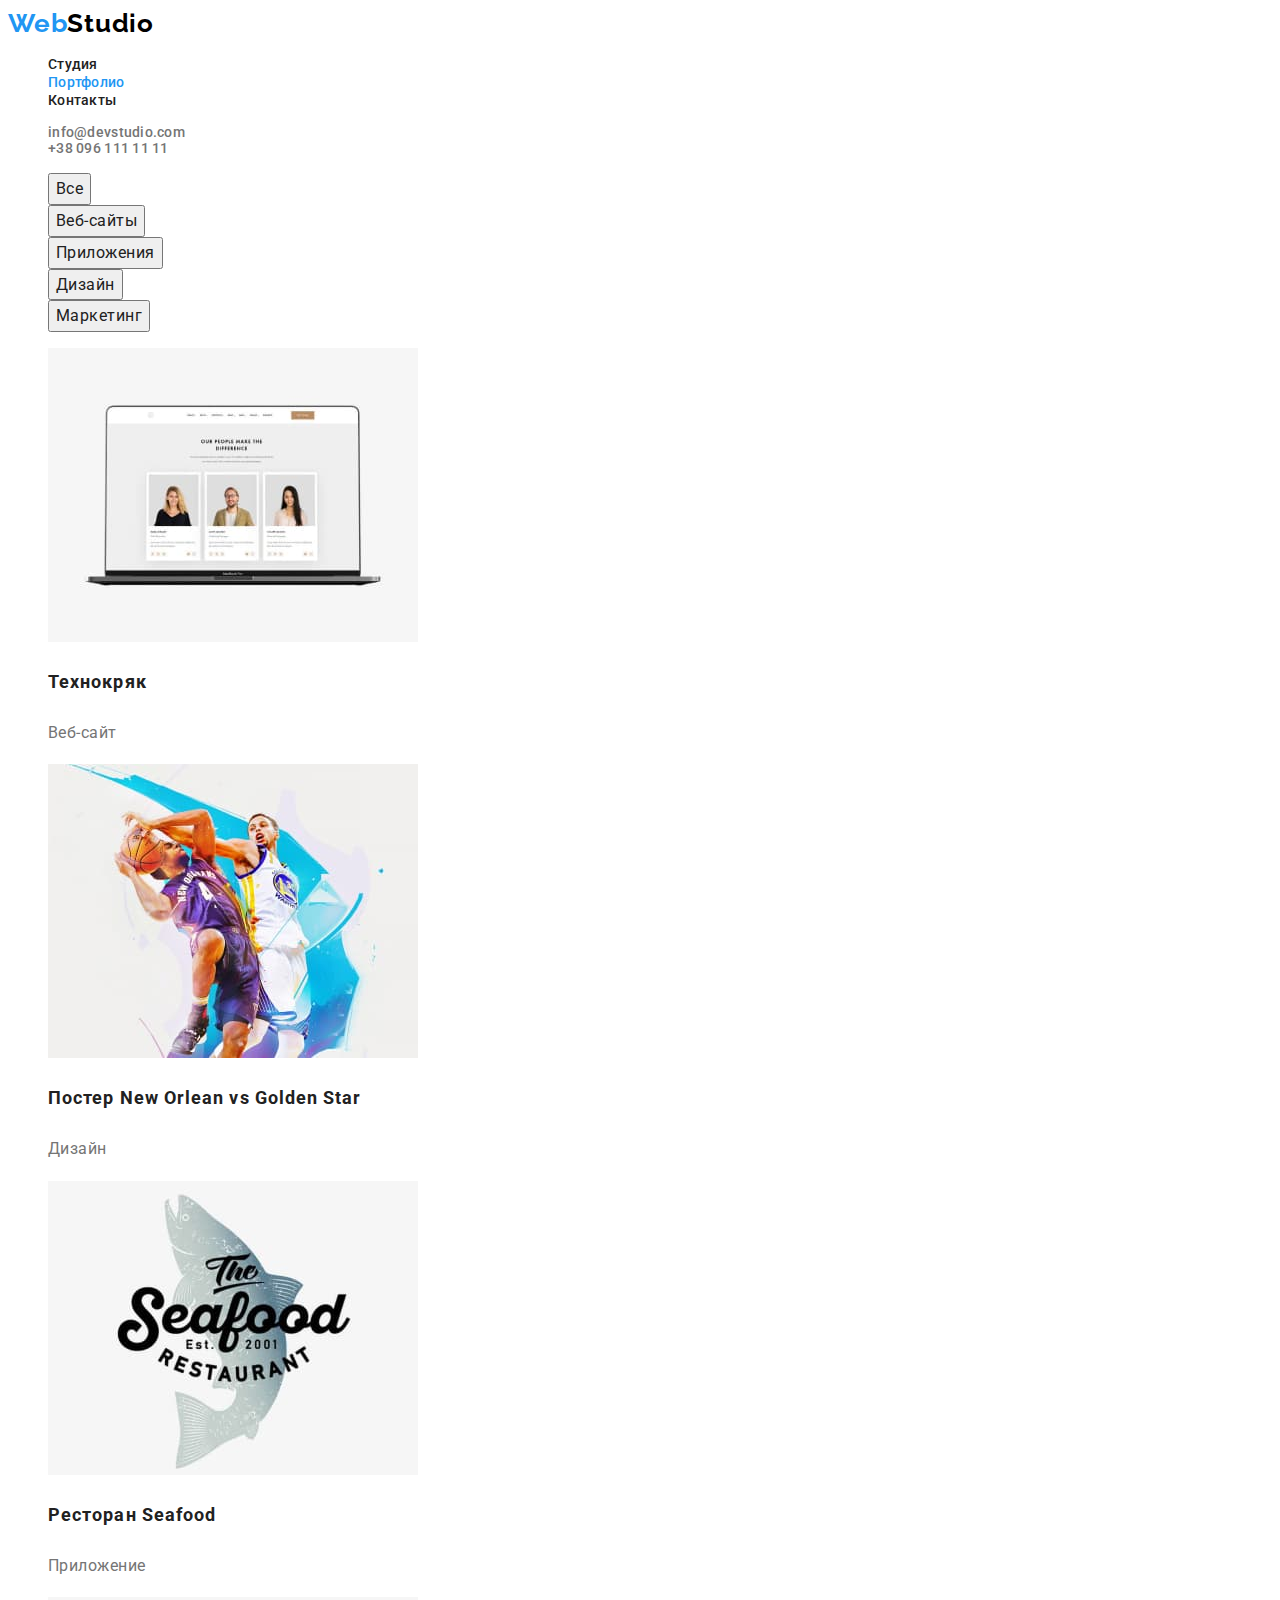
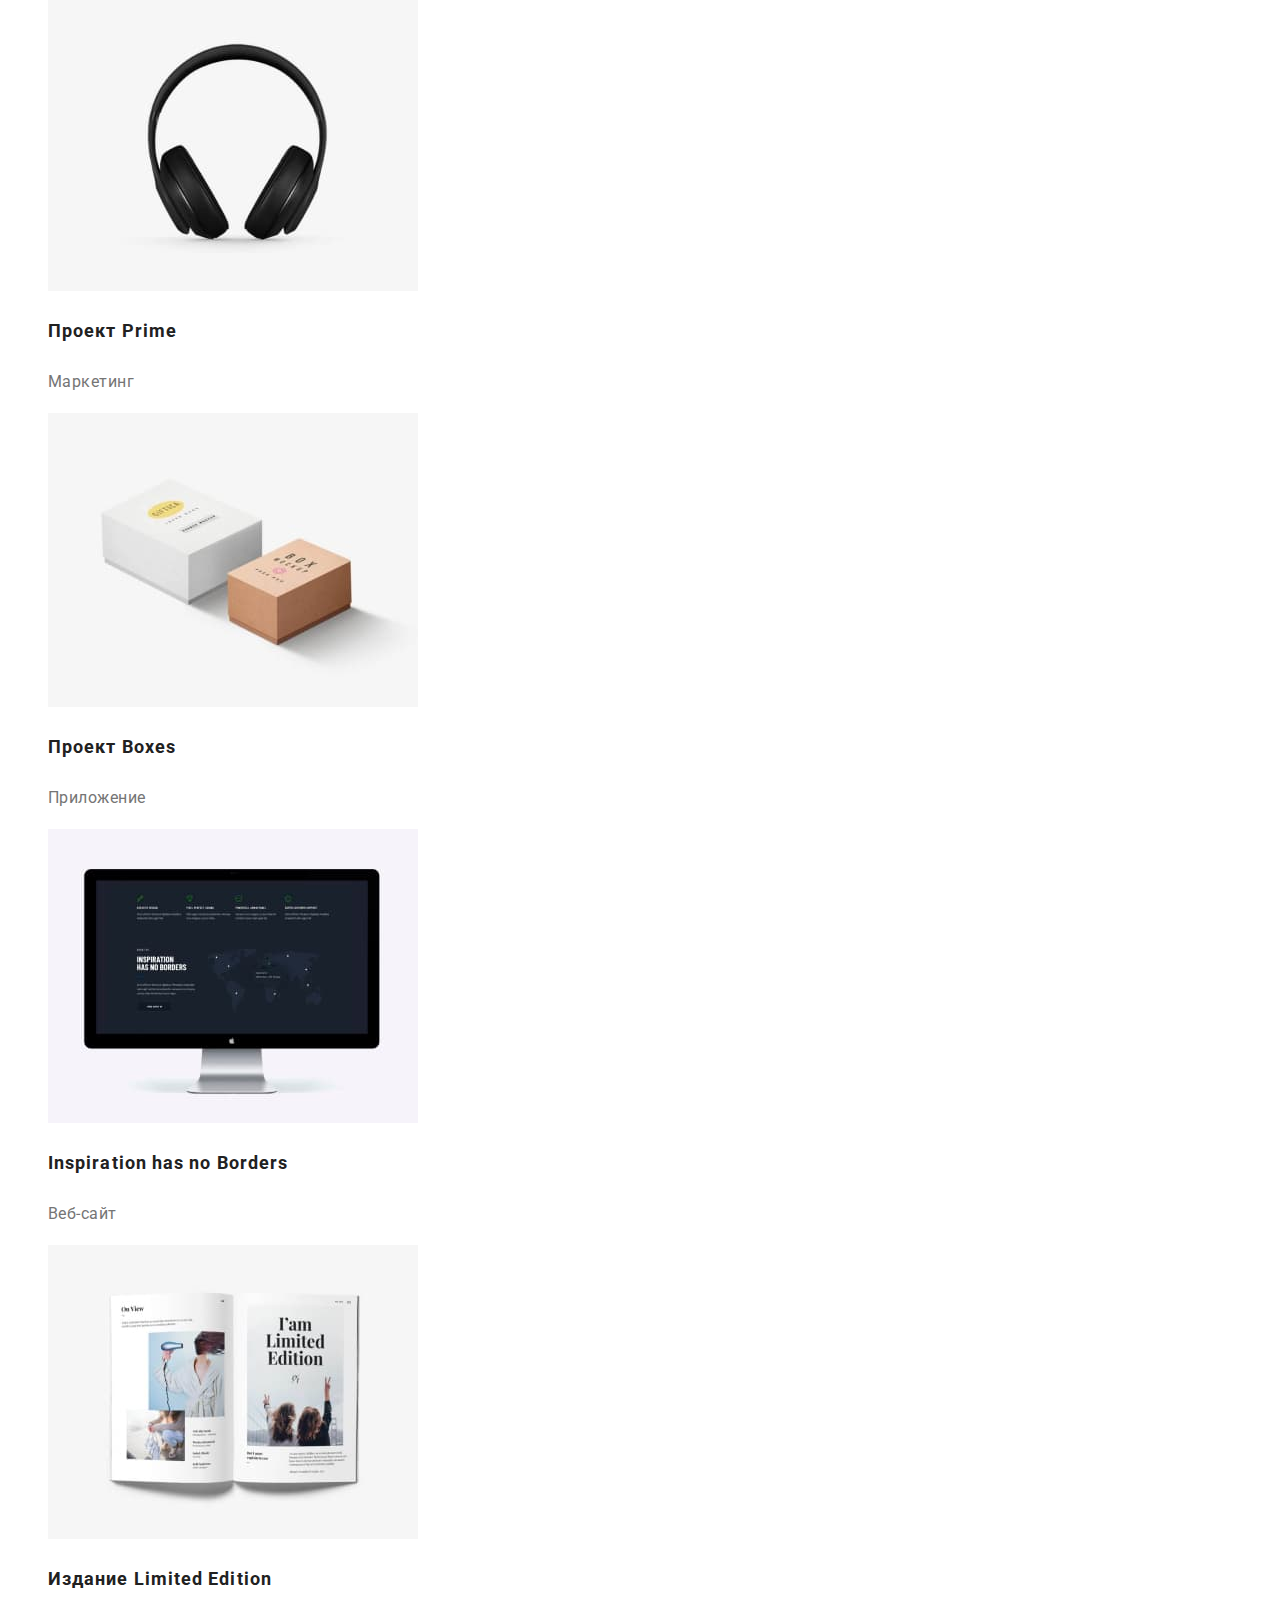
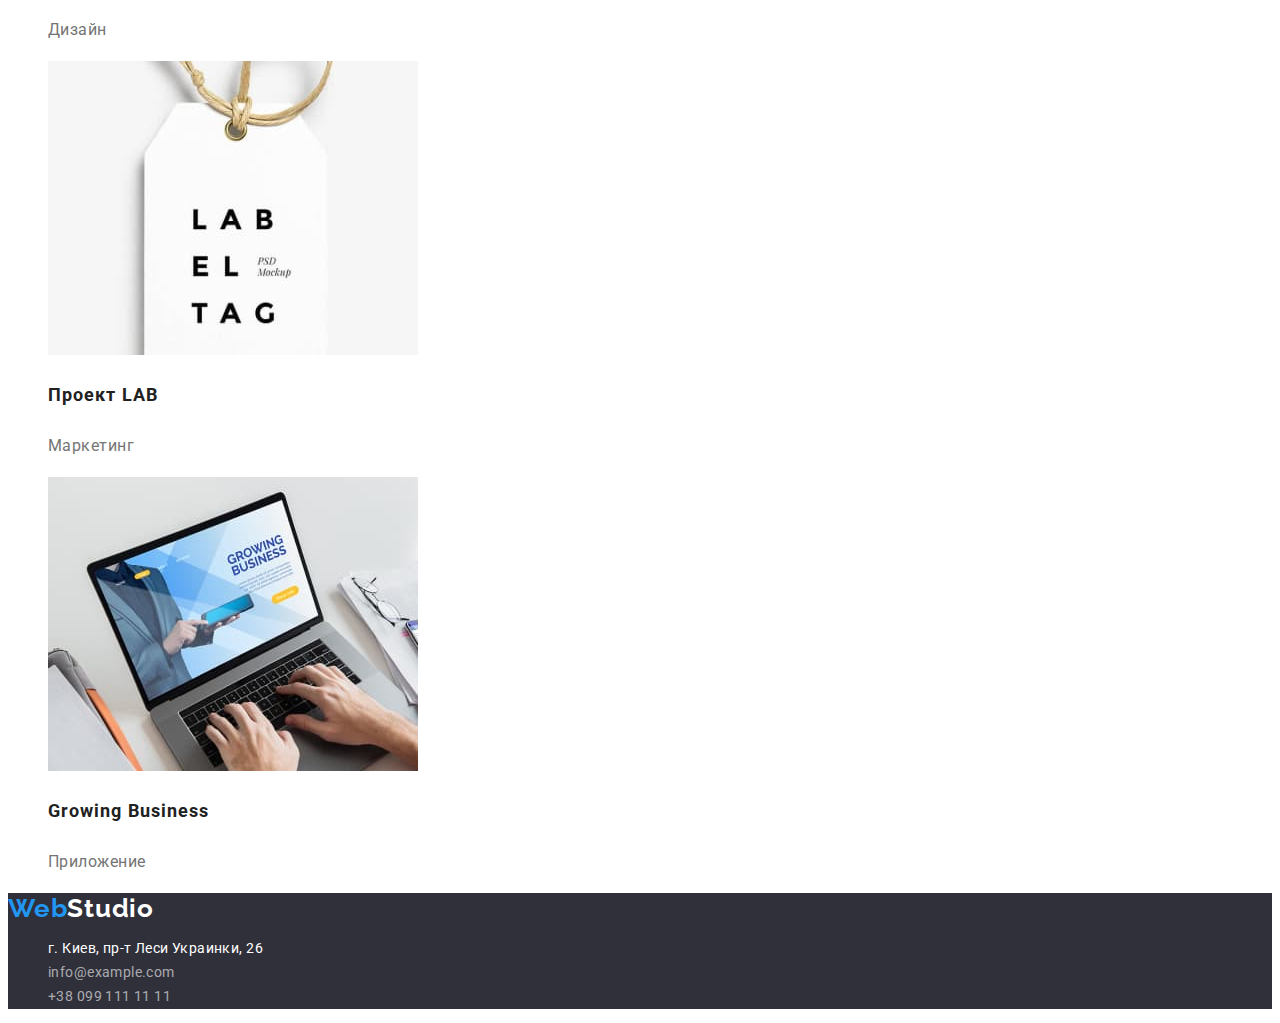
==== portfolio.html @ cf181e3a "hw-2 finish" ====
<!DOCTYPE html>
<html lang="ru">

<head>
    <meta charset="UTF-8">
    <meta http-equiv="X-UA-Compatible" content="IE=edge">
    <meta name="viewport" content="width=device-width, initial-scale=1.0">
    <title>Document</title>
    <link rel="preconnect" href="https://fonts.googleapis.com">
    <link rel="preconnect" href="https://fonts.gstatic.com" crossorigin>
    <link
        href="https://fonts.googleapis.com/css2?family=Raleway:wght@700&family=Roboto:wght@400;500;700;900&display=swap"
        rel="stylesheet">
    <link rel="stylesheet" href="css/styles.css">

</head>

<body>
    <!--HEADER-->
    <header class="page-header">
        <nav>
            <a class="logo link" href=""><span class="web">Web</span>Studio</a>
            <ul class="nav list">
                <li><a class="nav-list link" href="index.html">Студия</a></li>
                <li><a class="nav-list current link" href="">Портфолио</a></li>
                <li><a class="nav-list link" href="">Контакты</a></li>
            </ul>
        </nav>
        <ul class="contact-us list">
            <li><a class="contact-us link" href="mailauth-navto:info@devstudio.com"
                   class="auth-nav-link">info@devstudio.com</a>
            </li>
            <li><a class="contact-us link" href="tel:+380961111111">+38 096 111 11 11</a></li>
        </ul>
    </header>
    <!--PORTFOLIO-->
    <main>
        <section>
            <h2 hidden>Услуги</h2>
            <ul class="list">
                <li><button class="filter-button" type="button">Все</button></li>
                <li><button class="filter-button" type="button">Веб-сайты</button></li>
                <li><button class="filter-button" type="button">Приложения</button></li>
                <li><button class="filter-button" type="button">Дизайн</button></li>
                <li><button class="filter-button" type="button">Маркетинг</button></li>
            </ul>

            <ul class="list">
                <li>
                    <img src="./img/img-1.jpg" alt="ноутбук" width="370" height="294">
                    <h3 class="filter-subtitle" >Технокряк</h3>
                    <p class="filter-descript" >Веб-сайт</p>
                </li>
                <li>
                    <img src="./img/img-2.jpg" alt="играют в баскетболл" width="370" height="294">
                    <h3 class="filter-subtitle">Постер New Orlean vs Golden Star</h3>
                    <p class="filter-descript">Дизайн</p>
                </li>
                <li>
                    <img src="./img/img-3.jpg" alt="логотип рыба" width="370" height="294">
                    <h3 class="filter-subtitle">Ресторан Seafood</h3>
                    <p class="filter-descript">Приложение</p>
                </li>
                <li>
                    <img src="./img/img-4.jpg" alt="черные наушники" width="370" height="294">
                    <h3 class="filter-subtitle">Проект Prime</h3>
                    <p class="filter-descript">Маркетинг</p>
                </li>
                <li>
                    <img src="./img/img-5.jpg" alt="две коробки" width="370" height="294">
                    <h3 class="filter-subtitle">Проект Boxes</h3>
                    <p class="filter-descript">Приложение</p>
                </li>
                <li>
                    <img src="./img/img-6.jpg" alt="монитор" width="370" height="294">
                    <h3 class="filter-subtitle">Inspiration has no Borders</h3>
                    <p class="filter-descript">Веб-сайт</p>
                </li>
                <li>
                    <img src="./img/img-7.jpg" alt="открытая книга" width="370" height="294">
                    <h3 class="filter-subtitle">Издание Limited Edition</h3>
                    <p class="filter-descript">Дизайн</p>
                </li>
                <li>
                    <img src="./img/img-8.jpg" alt="бирка с логотипом" width="370" height="294">
                    <h3 class="filter-subtitle">Проект LAB</h3>
                    <p class="filter-descript">Маркетинг</p>
                </li>
                <li>
                    <img src="./img/img-9.jpg" alt="руки на клавиатуре ноутбука" width="370" height="294">
                    <h3 class="filter-subtitle">Growing Business</h3>
                    <p class="filter-descript"> Приложение</p>
                </li>
            </ul>

        </section>

    </main>

<!--FOOTER-->
<footer class="adress">
    <a class="logo-footer link" href=""><span class="web">Web</span>Studio</a>
    <address>
        <ul class="adress-list list">
            <li><a class="adress-list-map link" href=https://goo.gl/maps/yRMNTz1SN8P2guTi6 target="_blank"
                    rel="noopener noreferrer">г. Киев, пр-т Леси Украинки, 26</a></li>
            <li><a class="adress-list-contact link" href=mailto:info@example.com>info@example.com</a></li>
            <li><a class="adress-list-contact link" href=tel:+380991111111>+38 099 111 11 11</a></li>
        </ul>
    </address>

</footer>

</body>

</html>
---- css/styles.css ----
:root {
  --primary-font-family: "Roboto";
  --secondary-font-family: "Raleway";
  --title-color: #212121;
  --text-color: #757575;
  --accent-color: #2196f3;
  --accent-font-color: #ffffff;
  --background-dark-theme: #2f303a;
  --background-light-theme: #f5f4fa;
  --modal-button-hover-color: #188ce8;
}

.list {
  list-style: none;
}
.link {
  text-decoration: none;
}

/*=====HEADER=====*/
.logo {
  font-family: var(--secondary-font-family);
  font-weight: 700;
  font-size: 26px;
  line-height: 1.19;
  letter-spacing: 0.03em;
  color: #000000;
}

.web {
  color: var(--accent-color);
}

.nav-list {
  font-family: var(--primary-font-family);
  font-weight: 500;
  font-size: 14px;
  line-height: 1.14;
  letter-spacing: 0.02em;
  color: var(--title-color);
}

.current {
  color: var(--accent-color);
}

.nav-list:hover,
.nav-list:focus {
  color: var(--accent-color);
}

.contact-us {
  font-family: var(--primary-font-family);
  font-weight: 500;
  font-size: 14px;
  line-height: 1.14;
  letter-spacing: 0.02em;
  color: var(--text-color);
}
.contact-us:hover,
.contact-us:focus {
  color: var(--accent-color);
}

/*=====HERO=====*/
.hero-title {
  font-family: var(--primary-font-family);
  font-weight: 900;
  font-size: 44px;
  line-height: 1.36;
  text-align: center;
  letter-spacing: 0.06em;
  text-transform: uppercase;
  color: var(--accent-font-color);
  background: var(--background-dark-theme);
}

.modal-button {
  font-family: var(--primary-font-family);
  font-weight: 700;
  font-size: 16px;
  line-height: 1.88;
  color: var(--accent-font-color);
  background: var(--accent-color);
  box-shadow: 0px 4px 4px rgba(0, 0, 0, 0.15);
  border-radius: 4px;
}
.modal-button:hover,
.modal-button:focus {
  background: var(--modal-button-hover-color);
}

/*=====ABOUT=====*/

.about-title {
  font-family: var(--primary-font-family);
  font-weight: 700;
  font-size: 14px;
  line-height: 1.14;
  letter-spacing: 0.03em;
  text-transform: uppercase;
  color: var(--title-color);
}

.about-text {
  font-family: var(--primary-font-family);
  font-weight: 400;
  font-size: 14px;
  line-height: 1.71;
  letter-spacing: 0.03em;
  color: var(--text-color);
}

.title {
  font-family: var(--primary-font-family);
  font-weight: 700;
  font-size: 36px;
  line-height: 1.17;
  text-align: center;
  letter-spacing: 0.03em;
  color: var(--title-color);
}

/*=====TEAM=====*/

.team {
  background-color: var(--background-light-theme);
}
.team-name {
  font-family: var(--primary-font-family);
  font-weight: 500;
  font-size: 16px;
  line-height: 19px;
  text-align: center;
  letter-spacing: 0.03em;
  color: var(--title-color);
}
.team-post {
  font-family: var(--primary-font-family);
  font-weight: 400;
  font-size: 16px;
  line-height: 1.19;
  text-align: center;
  letter-spacing: 0.03em;
  color: var(--text-color);
}

/*=====FOOTER=====*/
.logo-footer {
  font-family: var(--secondary-font-family);
  font-weight: 700;
  font-style: normal;
  font-size: 26px;
  line-height: 1.17;
  letter-spacing: 0.03em;
  color: var(--accent-font-color);
}
.adress {
  background-color: var(--background-dark-theme);
}
.adress-list {
  font-family: var(--primary-font-family);
  font-style: normal;
  font-size: 14px;
  line-height: 1.71;
  letter-spacing: 0.03em;
}
.adress-list-map {
  color: var(--accent-font-color);
}
.adress-list-contact {
  color: #ffffff99;
}

/*=====PORTFOLIO=====*/

.filter-button {
  font-family: var(--primary-font-family);
  font-style: 500;
  font-size: 16px;
  line-height: 1.62;
  letter-spacing: 0.03em;
  color: var(--title-color);
}
.filter-button:hover,
.filter-button:focus {
  color: var(--accent-font-color);
  background-color: var(--accent-color);
}
.filter-subtitle {
  font-family: var(--primary-font-family);
  font-style: 700;
  font-size: 18px;
  line-height: 2;
  vertical-align: top;
  letter-spacing: 0.06em;
  color: var(--title-color);
}
.filter-descript {
  font-family: var(--primary-font-family);
  font-style: 400;
  font-size: 16px;
  line-height: 1.88;
  vertical-align: top;
  letter-spacing: 0.03em;
  color: var(--text-color);
}
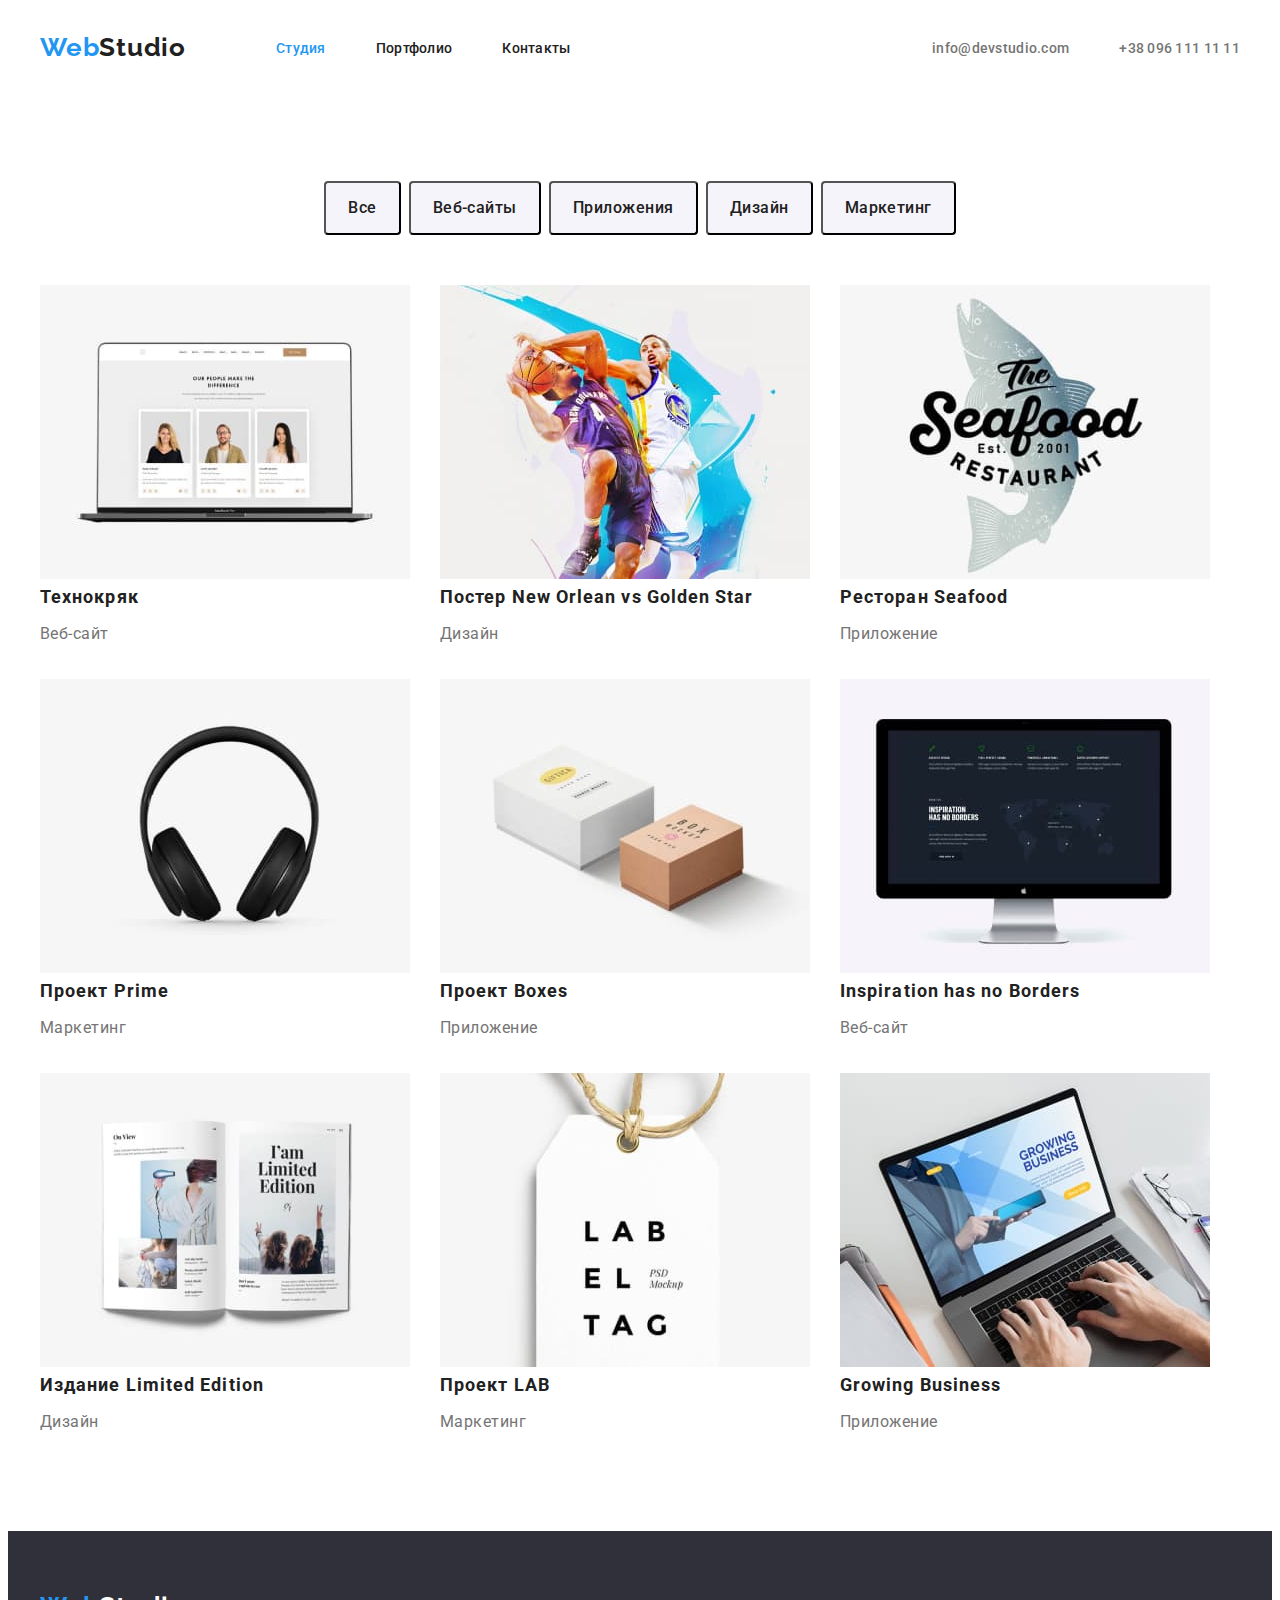
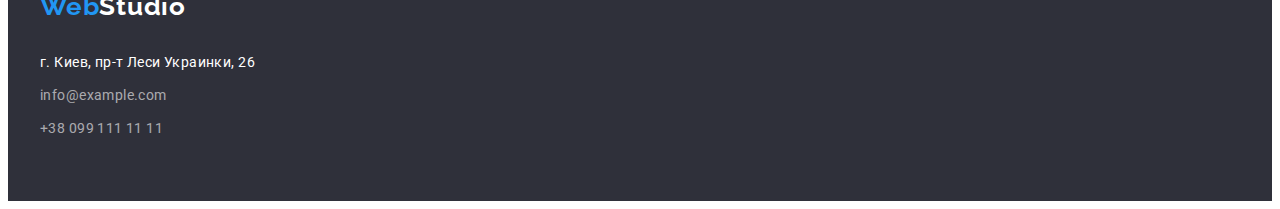
==== commit ee63d440: "HW-3" ====
--- a/portfolio.html
+++ b/portfolio.html
@@ -11,6 +11,9 @@
     <link
         href="https://fonts.googleapis.com/css2?family=Raleway:wght@700&family=Roboto:wght@400;500;700;900&display=swap"
         rel="stylesheet">
+    <link rel="stylesheet" href="https://cdnjs.cloudflare.com/ajax/libs/modern-normalize/1.1.0/modern-normalize.min.css"
+        integrity="sha512-wpPYUAdjBVSE4KJnH1VR1HeZfpl1ub8YT/NKx4PuQ5NmX2tKuGu6U/JRp5y+Y8XG2tV+wKQpNHVUX03MfMFn9Q=="
+        crossorigin="anonymous" referrerpolicy="no-referrer" />
     <link rel="stylesheet" href="css/styles.css">
 
 </head>
@@ -18,96 +21,109 @@
 <body>
     <!--HEADER-->
     <header class="page-header">
-        <nav>
-            <a class="logo link" href=""><span class="web">Web</span>Studio</a>
-            <ul class="nav list">
-                <li><a class="nav-list link" href="index.html">Студия</a></li>
-                <li><a class="nav-list current link" href="">Портфолио</a></li>
-                <li><a class="nav-list link" href="">Контакты</a></li>
+        <div class="container header-container">
+            <nav class="navigation">
+                <a class="logo link" href=""><span class="web">Web</span>Studio</a>
+                <ul class="nav list">
+                    <li class="nav-list-item"><a class="nav-list current link" href="./index.html">Студия</a></li>
+                    <li class="nav-list-item"><a class="nav-list link" href="">Портфолио</a></li>
+                    <li class="nav-list-item"><a class="nav-list link" href="">Контакты</a></li>
+                </ul>
+            </nav>
+    
+            <ul class="contact list">
+                <li class="contact-list"><a class="contact-list-link link"
+                        href="mailauth-navto:info@devstudio.com">info@devstudio.com</a>
+                </li>
+                <li class="contact-list"><a class="contact-list-link link" href="tel:+380961111111">+38 096 111 11 11</a></li>
             </ul>
-        </nav>
-        <ul class="contact-us list">
-            <li><a class="contact-us link" href="mailauth-navto:info@devstudio.com"
-                   class="auth-nav-link">info@devstudio.com</a>
-            </li>
-            <li><a class="contact-us link" href="tel:+380961111111">+38 096 111 11 11</a></li>
-        </ul>
+        </div>
     </header>
+
     <!--PORTFOLIO-->
     <main>
-        <section>
+        <section class="portfolio">
+            <div class="port-div container">
             <h2 hidden>Услуги</h2>
-            <ul class="list">
-                <li><button class="filter-button" type="button">Все</button></li>
-                <li><button class="filter-button" type="button">Веб-сайты</button></li>
-                <li><button class="filter-button" type="button">Приложения</button></li>
-                <li><button class="filter-button" type="button">Дизайн</button></li>
-                <li><button class="filter-button" type="button">Маркетинг</button></li>
+            <ul class="btn-port list">
+                <li class="btn-li"><button class="filter-button" type="button">Все</button></li>
+                <li class="btn-li"><button class="filter-button" type="button">Веб-сайты</button></li>
+                <li class="btn-li"><button class="filter-button" type="button">Приложения</button></li>
+                <li class="btn-li"><button class="filter-button" type="button">Дизайн</button></li>
+                <li class="btn-li"><button class="filter-button" type="button">Маркетинг</button></li>
             </ul>
+            
 
-            <ul class="list">
-                <li>
-                    <img src="./img/img-1.jpg" alt="ноутбук" width="370" height="294">
+            
+            <ul class="filter list">
+                <li class="filter-list">
+                    <img class="filter-img" src="./img/img-1.jpg" alt="ноутбук" width="370" height="294">
                     <h3 class="filter-subtitle" >Технокряк</h3>
                     <p class="filter-descript" >Веб-сайт</p>
                 </li>
-                <li>
-                    <img src="./img/img-2.jpg" alt="играют в баскетболл" width="370" height="294">
+                <li class="filter-list">
+                    <img class="filter-img" src="./img/img-2.jpg" alt="играют в баскетболл" width="370" height="294">
                     <h3 class="filter-subtitle">Постер New Orlean vs Golden Star</h3>
                     <p class="filter-descript">Дизайн</p>
                 </li>
-                <li>
-                    <img src="./img/img-3.jpg" alt="логотип рыба" width="370" height="294">
+                <li class="filter-list">
+                    <img class="filter-img" src="./img/img-3.jpg" alt="логотип рыба" width="370" height="294">
                     <h3 class="filter-subtitle">Ресторан Seafood</h3>
                     <p class="filter-descript">Приложение</p>
                 </li>
-                <li>
-                    <img src="./img/img-4.jpg" alt="черные наушники" width="370" height="294">
+                <li class="filter-list">
+                    <img class="filter-img" src="./img/img-4.jpg" alt="черные наушники" width="370" height="294">
                     <h3 class="filter-subtitle">Проект Prime</h3>
                     <p class="filter-descript">Маркетинг</p>
                 </li>
-                <li>
-                    <img src="./img/img-5.jpg" alt="две коробки" width="370" height="294">
+                <li class="filter-list">
+                    <img class="filter-img" src="./img/img-5.jpg" alt="две коробки" width="370" height="294">
                     <h3 class="filter-subtitle">Проект Boxes</h3>
                     <p class="filter-descript">Приложение</p>
                 </li>
-                <li>
-                    <img src="./img/img-6.jpg" alt="монитор" width="370" height="294">
+                <li class="filter-list">
+                    <img class="filter-img" src="./img/img-6.jpg" alt="монитор" width="370" height="294">
                     <h3 class="filter-subtitle">Inspiration has no Borders</h3>
                     <p class="filter-descript">Веб-сайт</p>
                 </li>
-                <li>
-                    <img src="./img/img-7.jpg" alt="открытая книга" width="370" height="294">
+                <li class="filter-list">
+                    <img class="filter-img" src="./img/img-7.jpg" alt="открытая книга" width="370" height="294">
                     <h3 class="filter-subtitle">Издание Limited Edition</h3>
                     <p class="filter-descript">Дизайн</p>
                 </li>
-                <li>
-                    <img src="./img/img-8.jpg" alt="бирка с логотипом" width="370" height="294">
+                <li class="filter-list">
+                    <img class="filter-img" src="./img/img-8.jpg" alt="бирка с логотипом" width="370" height="294">
                     <h3 class="filter-subtitle">Проект LAB</h3>
                     <p class="filter-descript">Маркетинг</p>
                 </li>
-                <li>
-                    <img src="./img/img-9.jpg" alt="руки на клавиатуре ноутбука" width="370" height="294">
+                <li class="filter-list">
+                    <img class="filter-img" src="./img/img-9.jpg" alt="руки на клавиатуре ноутбука" width="370" height="294">
                     <h3 class="filter-subtitle">Growing Business</h3>
                     <p class="filter-descript"> Приложение</p>
                 </li>
             </ul>
+            </div>
 
         </section>
+     
 
     </main>
 
 <!--FOOTER-->
 <footer class="adress">
-    <a class="logo-footer link" href=""><span class="web">Web</span>Studio</a>
-    <address>
-        <ul class="adress-list list">
-            <li><a class="adress-list-map link" href=https://goo.gl/maps/yRMNTz1SN8P2guTi6 target="_blank"
-                    rel="noopener noreferrer">г. Киев, пр-т Леси Украинки, 26</a></li>
-            <li><a class="adress-list-contact link" href=mailto:info@example.com>info@example.com</a></li>
-            <li><a class="adress-list-contact link" href=tel:+380991111111>+38 099 111 11 11</a></li>
-        </ul>
-    </address>
+    <div class="footer-div container">
+        <a class="logo-footer link" href=""><span class="web">Web</span>Studio</a>
+        <address>
+            <ul class="adress-list list">
+                <li class="adress-li"><a class="adress-list-map link" href=https://goo.gl/maps/yRMNTz1SN8P2guTi6
+                        target="_blank" rel="noopener noreferrer">г. Киев, пр-т Леси Украинки, 26</a></li>
+                <li class="adress-li"><a class="adress-list-contact link"
+                        href=mailto:info@example.com>info@example.com</a></li>
+                <li class="adress-li"><a class="adress-list-contact link" href=tel:+380991111111>+38 099 111 11 11</a>
+                </li>
+            </ul>
+        </address>
+    </div>
 
 </footer>
 
--- a/css/styles.css
+++ b/css/styles.css
@@ -8,6 +8,28 @@
   --background-dark-theme: #2f303a;
   --background-light-theme: #f5f4fa;
   --modal-button-hover-color: #188ce8;
+  --adress-list-color: #ffffff99;
+}
+
+h1,
+h2,
+h3,
+h4,
+p {
+  margin-top: 0;
+  margin-bottom: 0;
+}
+
+ul {
+  margin-top: 0;
+  margin-bottom: 0;
+  padding-left: 0;
+}
+
+img {
+  display: block;
+  max-width: 100%;
+  height: auto;
 }
 
 .list {
@@ -17,22 +39,68 @@
   text-decoration: none;
 }
 
+body {
+  font-family: var(--primary-font-family);
+}
+
+.container {
+  width: 1200px;
+  margin-left: auto;
+  margin-right: auto;
+  padding-left: 15px;
+  padding-right: 15px;
+}
+
 /*=====HEADER=====*/
+header {
+  padding-top: 24px;
+  padding-bottom: 24px;
+}
+
+.header-container {
+  display: flex;
+  align-items: center;
+  justify-content: space-between;
+}
+.navigation {
+  display: flex;
+  align-items: center;
+  justify-content: flex-end;
+}
+.nav {
+  display: flex;
+  align-items: center;
+}
+.contact {
+  display: flex;
+}
+.contact-list {
+  justify-content: flex-end;
+}
+.contact-list:not(:last-child) {
+  margin-right: 50px;
+}
+
 .logo {
+  margin-right: 90px;
+
   font-family: var(--secondary-font-family);
   font-weight: 700;
   font-size: 26px;
   line-height: 1.19;
   letter-spacing: 0.03em;
-  color: #000000;
+  color: var(--title-color);
 }
 
 .web {
   color: var(--accent-color);
 }
 
+.nav-list-item:not(:last-child) {
+  margin-right: 50px;
+}
+
 .nav-list {
-  font-family: var(--primary-font-family);
   font-weight: 500;
   font-size: 14px;
   line-height: 1.14;
@@ -49,34 +117,42 @@
   color: var(--accent-color);
 }
 
-.contact-us {
-  font-family: var(--primary-font-family);
+.contact-list-link {
   font-weight: 500;
   font-size: 14px;
   line-height: 1.14;
   letter-spacing: 0.02em;
   color: var(--text-color);
 }
-.contact-us:hover,
-.contact-us:focus {
+.contact-list-link:hover,
+.contact-list-link:focus {
   color: var(--accent-color);
 }
+/*=====HEADER END=====*/
 
 /*=====HERO=====*/
+
+.hero {
+  padding-top: 200px;
+  padding-bottom: 200px;
+
+  text-align: center;
+  background-color: var(--background-dark-theme);
+}
+
 .hero-title {
-  font-family: var(--primary-font-family);
+  margin-bottom: 30px;
+
   font-weight: 900;
   font-size: 44px;
   line-height: 1.36;
-  text-align: center;
   letter-spacing: 0.06em;
   text-transform: uppercase;
   color: var(--accent-font-color);
-  background: var(--background-dark-theme);
 }
 
 .modal-button {
-  font-family: var(--primary-font-family);
+  font-family: inherit;
   font-weight: 700;
   font-size: 16px;
   line-height: 1.88;
@@ -89,11 +165,37 @@
 .modal-button:focus {
   background: var(--modal-button-hover-color);
 }
+/*=====HERO END=====*/
 
 /*=====ABOUT=====*/
+.about {
+  padding-top: 94px;
+  padding-bottom: 94px;
+}
+
+.about-list {
+  display: flex;
+  margin-bottom: 94px;
+  box-sizing: content-box;
+}
+
+.about-list-li:not(:last-child) {
+  margin-right: 30px;
+}
+
+.img-about {
+  padding: 24px 100px;
+  margin-bottom: 30px;
+  width: 270px;
+  height: 120px;
+
+  background: var(--background-light-theme);
+  border-radius: 4px;
+}
 
 .about-title {
-  font-family: var(--primary-font-family);
+  margin-bottom: 10px;
+
   font-weight: 700;
   font-size: 14px;
   line-height: 1.14;
@@ -103,16 +205,19 @@
 }
 
 .about-text {
-  font-family: var(--primary-font-family);
   font-weight: 400;
   font-size: 14px;
   line-height: 1.71;
   letter-spacing: 0.03em;
   color: var(--text-color);
+
+  width: 270px;
+  height: 75px;
 }
 
 .title {
-  font-family: var(--primary-font-family);
+  margin-bottom: 50px;
+
   font-weight: 700;
   font-size: 36px;
   line-height: 1.17;
@@ -121,13 +226,65 @@
   color: var(--title-color);
 }
 
+.about-us-list {
+  display: flex;
+  justify-content: space-between;
+  box-sizing: border-box;
+}
+/*=====ABOUT END=====*/
+
 /*=====TEAM=====*/
+
+.soc-team-list {
+  display: flex;
+  justify-content: center;
+
+  padding-bottom: 30px;
+}
+
+.soc-team-img {
+  padding: 12px;
+  background: rgba(255, 255, 255, 0.1);
+}
+.soc-team-img:hover,
+.soc-team-img:focus {
+  color: var(--accent-font-color);
+  background: var(--accent-color);
+}
+.soc-team:not(:last-child) {
+  margin-right: 10px;
+}
+.team {
+  padding-top: 94px;
+  padding-bottom: 94px;
+
+  background-color: var(--background-light-theme);
+}
+.team-list {
+  display: flex;
+}
+
+.team-li:not(:last-child) {
+  margin-right: 30px;
+}
+.team-li {
+  box-shadow: 0px 1px 3px rgba(0, 0, 0, 0.12), 0px 1px 1px rgba(0, 0, 0, 0.14),
+    0px 2px 1px rgba(0, 0, 0, 0.2);
+  border-radius: 0px 0px 4px 4px;
+
+  background-color: var(--accent-font-color);
+}
 
 .team {
   background-color: var(--background-light-theme);
 }
+.team-img {
+  margin-bottom: 30px;
+}
+
 .team-name {
-  font-family: var(--primary-font-family);
+  margin-bottom: 10px;
+
   font-weight: 500;
   font-size: 16px;
   line-height: 19px;
@@ -136,7 +293,8 @@
   color: var(--title-color);
 }
 .team-post {
-  font-family: var(--primary-font-family);
+  margin-bottom: 16px;
+
   font-weight: 400;
   font-size: 16px;
   line-height: 1.19;
@@ -145,8 +303,40 @@
   color: var(--text-color);
 }
 
+/*=====CUSTOMERS=====*/
+
+.customers-div {
+  padding-top: 94px;
+  padding-bottom: 94px;
+}
+
+.customers-list {
+  display: flex;
+}
+
+.customers-li {
+  padding: 16px 32px;
+
+  width: 170px;
+  height: 92px;
+  border: 1px solid #afb1b8;
+  box-sizing: border-box;
+  border-radius: 4px;
+}
+.customers-li:not(:last-child) {
+  margin-right: 30px;
+}
+
 /*=====FOOTER=====*/
+
+footer {
+  padding-top: 60px;
+  padding-bottom: 60px;
+  background-color: var(--background-dark-theme);
+}
 .logo-footer {
+  margin-bottom: 20px;
+
   font-family: var(--secondary-font-family);
   font-weight: 700;
   font-style: normal;
@@ -155,41 +345,90 @@
   letter-spacing: 0.03em;
   color: var(--accent-font-color);
 }
-.adress {
-  background-color: var(--background-dark-theme);
-}
+
 .adress-list {
-  font-family: var(--primary-font-family);
+  margin-top: 30px;
   font-style: normal;
   font-size: 14px;
   line-height: 1.71;
   letter-spacing: 0.03em;
 }
+
+.adress-li:not(:last-child) {
+  margin-bottom: 9px;
+}
 .adress-list-map {
   color: var(--accent-font-color);
 }
 .adress-list-contact {
-  color: #ffffff99;
+  color: var(--adress-list-color);
+}
+
+.soc-net-title {
+  margin-bottom: 20px;
+
+  font-size: 14px;
+  line-height: 16px;
+  letter-spacing: 0.03em;
+  text-transform: uppercase;
+
+  color: var(--accent-font-color);
 }
 
 /*=====PORTFOLIO=====*/
 
+.port-div {
+  padding-top: 94px;
+  padding-bottom: 94px;
+}
+
+.btn-port {
+  display: flex;
+  justify-content: center;
+  margin-bottom: 50px;
+}
+
+.filter {
+  display: flex;
+  flex-wrap: wrap;
+}
+
+.filter-list:not(:nth-child(3n + 3)) {
+  margin-right: 30px;
+}
+.filter-list:not(:nth-last-child(-n + 3)) {
+  margin-bottom: 30px;
+}
+
 .filter-button {
-  font-family: var(--primary-font-family);
-  font-style: 500;
+  padding: 12px 22px;
+  font-family: inherit;
+  font-weight: 500;
   font-size: 16px;
   line-height: 1.62;
   letter-spacing: 0.03em;
   color: var(--title-color);
-}
+
+  background: var(--background-light-theme);
+  border-radius: 4px;
+}
+.btn-li:not(:last-child) {
+  margin-right: 8px;
+}
+
 .filter-button:hover,
 .filter-button:focus {
   color: var(--accent-font-color);
   background-color: var(--accent-color);
 }
+
+.img-port-list {
+  margin-bottom: 20px;
+}
 .filter-subtitle {
-  font-family: var(--primary-font-family);
-  font-style: 700;
+  margin-bottom: 4px;
+
+  font-weight: 700;
   font-size: 18px;
   line-height: 2;
   vertical-align: top;
@@ -197,8 +436,7 @@
   color: var(--title-color);
 }
 .filter-descript {
-  font-family: var(--primary-font-family);
-  font-style: 400;
+  font-weight: 400;
   font-size: 16px;
   line-height: 1.88;
   vertical-align: top;
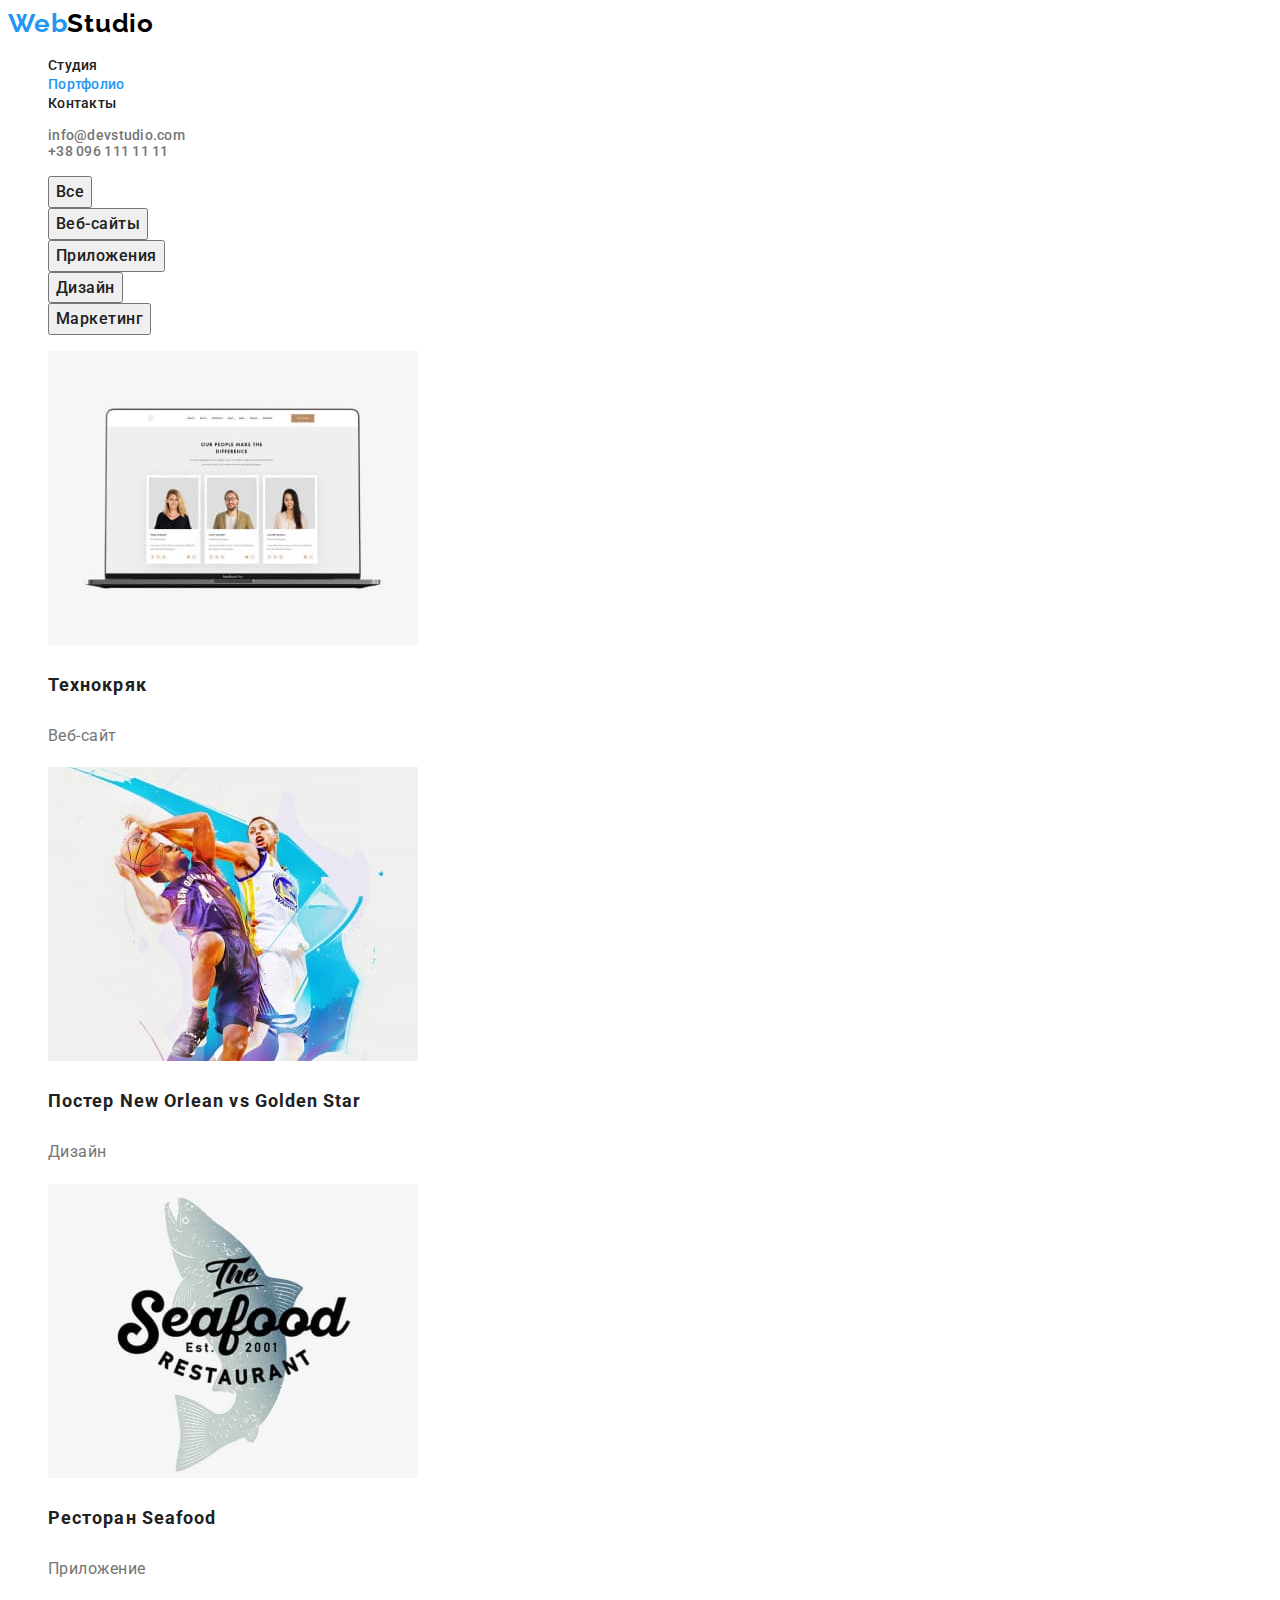
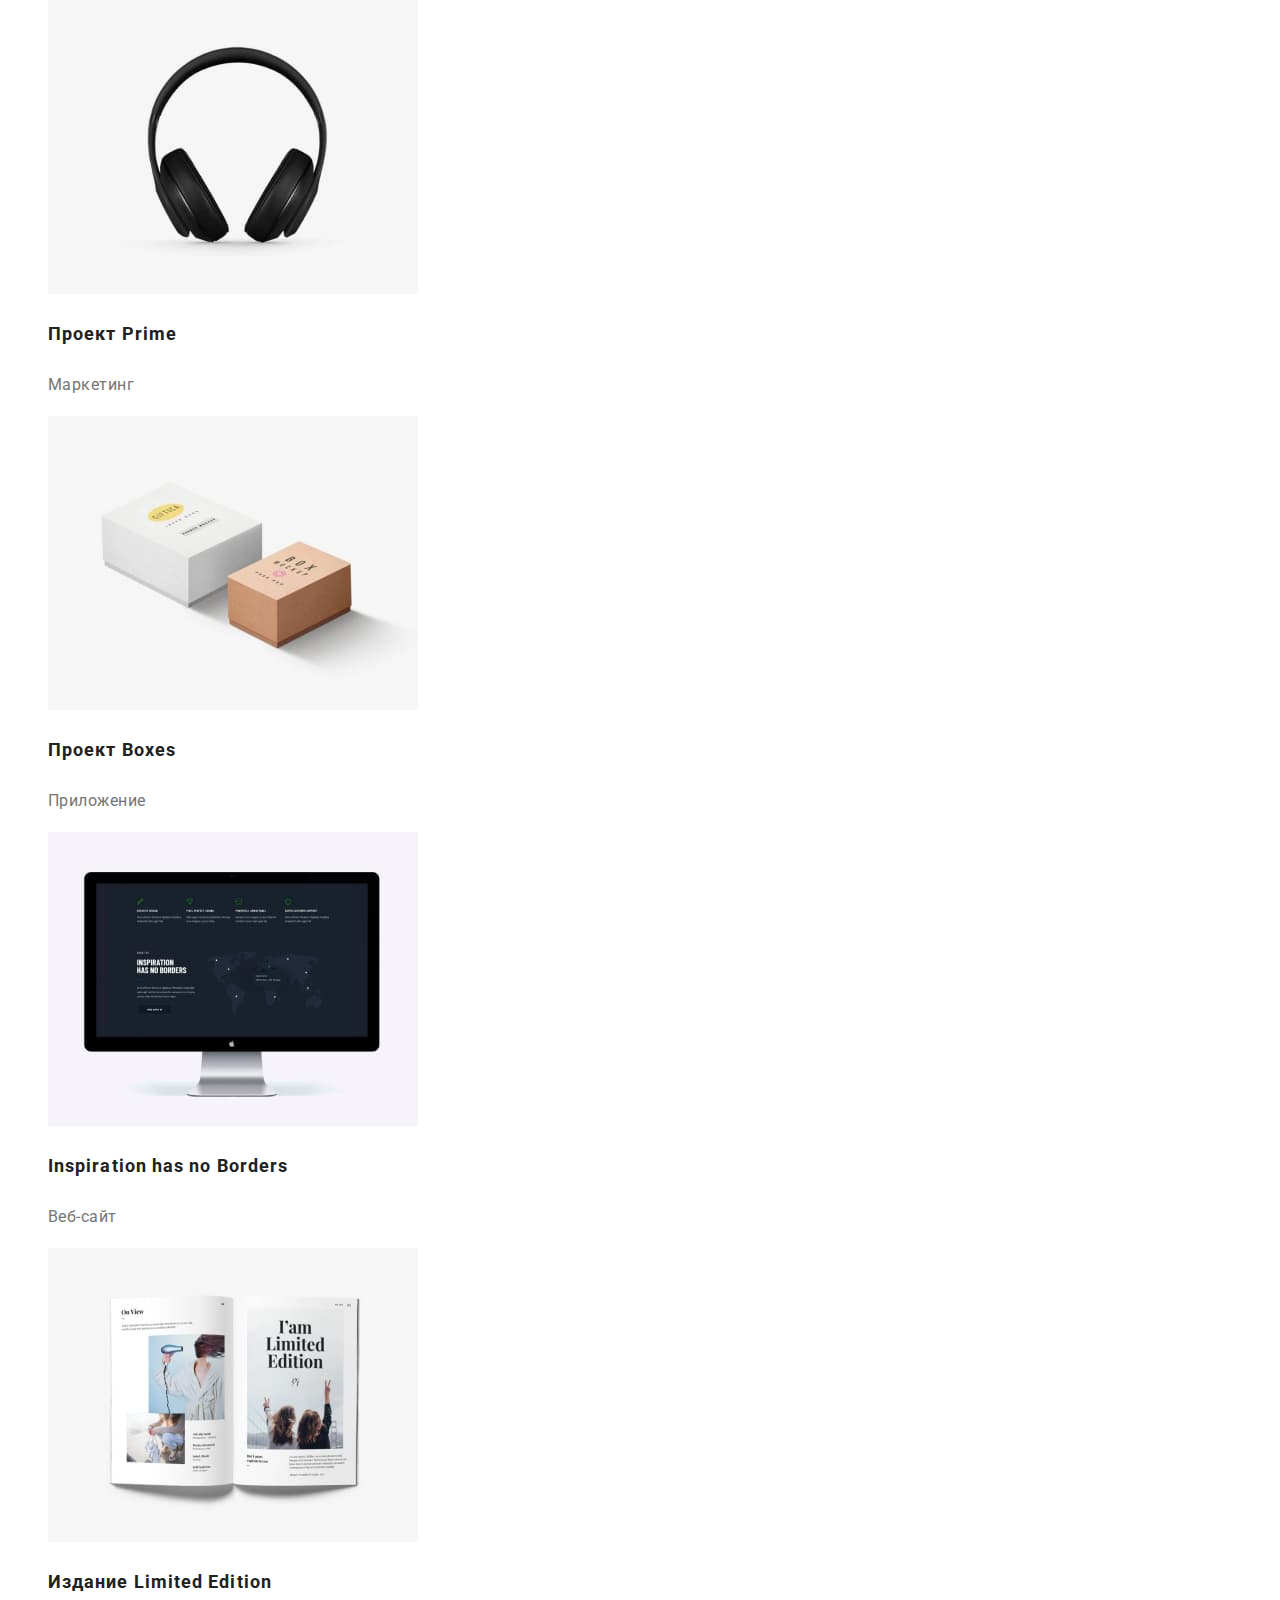
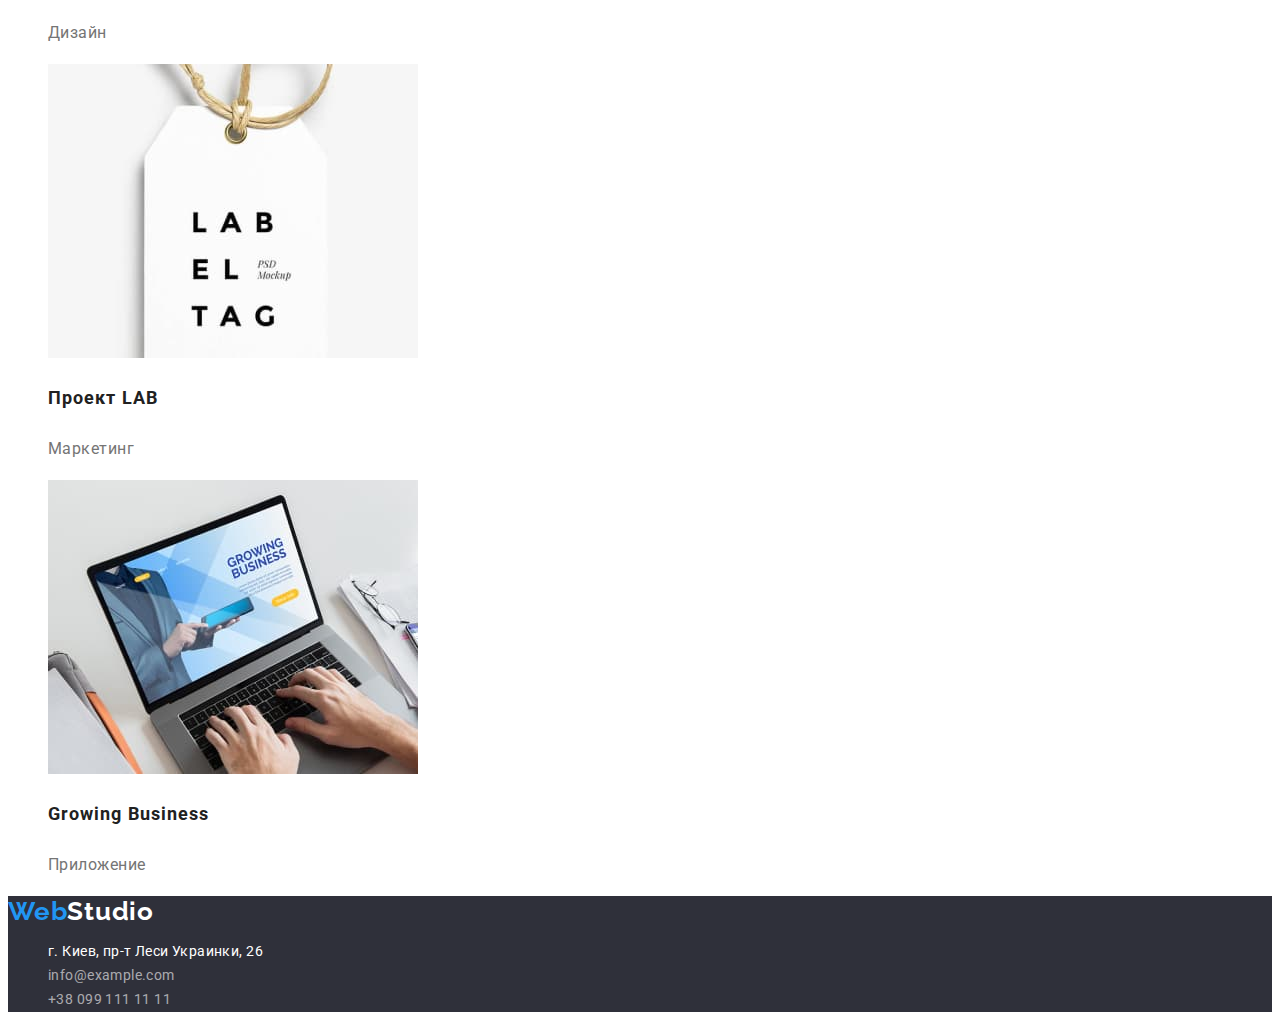
==== commit ba747a8b: "Revert "home-work3-flex"" ====
--- a/portfolio.html
+++ b/portfolio.html
@@ -11,9 +11,6 @@
     <link
         href="https://fonts.googleapis.com/css2?family=Raleway:wght@700&family=Roboto:wght@400;500;700;900&display=swap"
         rel="stylesheet">
-    <link rel="stylesheet" href="https://cdnjs.cloudflare.com/ajax/libs/modern-normalize/1.1.0/modern-normalize.min.css"
-        integrity="sha512-wpPYUAdjBVSE4KJnH1VR1HeZfpl1ub8YT/NKx4PuQ5NmX2tKuGu6U/JRp5y+Y8XG2tV+wKQpNHVUX03MfMFn9Q=="
-        crossorigin="anonymous" referrerpolicy="no-referrer" />
     <link rel="stylesheet" href="css/styles.css">
 
 </head>
@@ -21,109 +18,95 @@
 <body>
     <!--HEADER-->
     <header class="page-header">
-        <div class="container header-container">
-            <nav class="navigation">
-                <a class="logo link" href=""><span class="web">Web</span>Studio</a>
-                <ul class="nav list">
-                    <li class="nav-list-item"><a class="nav-list current link" href="./index.html">Студия</a></li>
-                    <li class="nav-list-item"><a class="nav-list link" href="">Портфолио</a></li>
-                    <li class="nav-list-item"><a class="nav-list link" href="">Контакты</a></li>
-                </ul>
-            </nav>
-    
-            <ul class="contact list">
-                <li class="contact-list"><a class="contact-list-link link"
-                        href="mailauth-navto:info@devstudio.com">info@devstudio.com</a>
-                </li>
-                <li class="contact-list"><a class="contact-list-link link" href="tel:+380961111111">+38 096 111 11 11</a></li>
+        <nav>
+            <a class="logo link" href=""><span class="web">Web</span>Studio</a>
+            <ul class="nav list">
+                <li><a class="nav-list link" href="index.html">Студия</a></li>
+                <li><a class="nav-list current link" href="">Портфолио</a></li>
+                <li><a class="nav-list link" href="">Контакты</a></li>
             </ul>
-        </div>
+        </nav>
+        <ul class="contact-us list">
+            <li><a class="contact-us link" href="mailauth-navto:info@devstudio.com">info@devstudio.com</a>
+            </li>
+            <li><a class="contact-us link" href="tel:+380961111111">+38 096 111 11 11</a></li>
+        </ul>
     </header>
-
     <!--PORTFOLIO-->
     <main>
-        <section class="portfolio">
-            <div class="port-div container">
+        <section>
             <h2 hidden>Услуги</h2>
-            <ul class="btn-port list">
-                <li class="btn-li"><button class="filter-button" type="button">Все</button></li>
-                <li class="btn-li"><button class="filter-button" type="button">Веб-сайты</button></li>
-                <li class="btn-li"><button class="filter-button" type="button">Приложения</button></li>
-                <li class="btn-li"><button class="filter-button" type="button">Дизайн</button></li>
-                <li class="btn-li"><button class="filter-button" type="button">Маркетинг</button></li>
+            <ul class="list">
+                <li><button class="filter-button" type="button">Все</button></li>
+                <li><button class="filter-button" type="button">Веб-сайты</button></li>
+                <li><button class="filter-button" type="button">Приложения</button></li>
+                <li><button class="filter-button" type="button">Дизайн</button></li>
+                <li><button class="filter-button" type="button">Маркетинг</button></li>
             </ul>
-            
 
-            
-            <ul class="filter list">
-                <li class="filter-list">
-                    <img class="filter-img" src="./img/img-1.jpg" alt="ноутбук" width="370" height="294">
+            <ul class="list">
+                <li>
+                    <img src="./img/img-1.jpg" alt="ноутбук" width="370" height="294">
                     <h3 class="filter-subtitle" >Технокряк</h3>
                     <p class="filter-descript" >Веб-сайт</p>
                 </li>
-                <li class="filter-list">
-                    <img class="filter-img" src="./img/img-2.jpg" alt="играют в баскетболл" width="370" height="294">
+                <li>
+                    <img src="./img/img-2.jpg" alt="играют в баскетболл" width="370" height="294">
                     <h3 class="filter-subtitle">Постер New Orlean vs Golden Star</h3>
                     <p class="filter-descript">Дизайн</p>
                 </li>
-                <li class="filter-list">
-                    <img class="filter-img" src="./img/img-3.jpg" alt="логотип рыба" width="370" height="294">
+                <li>
+                    <img src="./img/img-3.jpg" alt="логотип рыба" width="370" height="294">
                     <h3 class="filter-subtitle">Ресторан Seafood</h3>
                     <p class="filter-descript">Приложение</p>
                 </li>
-                <li class="filter-list">
-                    <img class="filter-img" src="./img/img-4.jpg" alt="черные наушники" width="370" height="294">
+                <li>
+                    <img src="./img/img-4.jpg" alt="черные наушники" width="370" height="294">
                     <h3 class="filter-subtitle">Проект Prime</h3>
                     <p class="filter-descript">Маркетинг</p>
                 </li>
-                <li class="filter-list">
-                    <img class="filter-img" src="./img/img-5.jpg" alt="две коробки" width="370" height="294">
+                <li>
+                    <img src="./img/img-5.jpg" alt="две коробки" width="370" height="294">
                     <h3 class="filter-subtitle">Проект Boxes</h3>
                     <p class="filter-descript">Приложение</p>
                 </li>
-                <li class="filter-list">
-                    <img class="filter-img" src="./img/img-6.jpg" alt="монитор" width="370" height="294">
+                <li>
+                    <img src="./img/img-6.jpg" alt="монитор" width="370" height="294">
                     <h3 class="filter-subtitle">Inspiration has no Borders</h3>
                     <p class="filter-descript">Веб-сайт</p>
                 </li>
-                <li class="filter-list">
-                    <img class="filter-img" src="./img/img-7.jpg" alt="открытая книга" width="370" height="294">
+                <li>
+                    <img src="./img/img-7.jpg" alt="открытая книга" width="370" height="294">
                     <h3 class="filter-subtitle">Издание Limited Edition</h3>
                     <p class="filter-descript">Дизайн</p>
                 </li>
-                <li class="filter-list">
-                    <img class="filter-img" src="./img/img-8.jpg" alt="бирка с логотипом" width="370" height="294">
+                <li>
+                    <img src="./img/img-8.jpg" alt="бирка с логотипом" width="370" height="294">
                     <h3 class="filter-subtitle">Проект LAB</h3>
                     <p class="filter-descript">Маркетинг</p>
                 </li>
-                <li class="filter-list">
-                    <img class="filter-img" src="./img/img-9.jpg" alt="руки на клавиатуре ноутбука" width="370" height="294">
+                <li>
+                    <img src="./img/img-9.jpg" alt="руки на клавиатуре ноутбука" width="370" height="294">
                     <h3 class="filter-subtitle">Growing Business</h3>
                     <p class="filter-descript"> Приложение</p>
                 </li>
             </ul>
-            </div>
 
         </section>
-     
 
     </main>
 
 <!--FOOTER-->
 <footer class="adress">
-    <div class="footer-div container">
-        <a class="logo-footer link" href=""><span class="web">Web</span>Studio</a>
-        <address>
-            <ul class="adress-list list">
-                <li class="adress-li"><a class="adress-list-map link" href=https://goo.gl/maps/yRMNTz1SN8P2guTi6
-                        target="_blank" rel="noopener noreferrer">г. Киев, пр-т Леси Украинки, 26</a></li>
-                <li class="adress-li"><a class="adress-list-contact link"
-                        href=mailto:info@example.com>info@example.com</a></li>
-                <li class="adress-li"><a class="adress-list-contact link" href=tel:+380991111111>+38 099 111 11 11</a>
-                </li>
-            </ul>
-        </address>
-    </div>
+    <a class="logo-footer link" href=""><span class="web">Web</span>Studio</a>
+    <address>
+        <ul class="adress-list list">
+            <li><a class="adress-list-map link" href=https://goo.gl/maps/yRMNTz1SN8P2guTi6 target="_blank"
+                    rel="noopener noreferrer">г. Киев, пр-т Леси Украинки, 26</a></li>
+            <li><a class="adress-list-contact link" href=mailto:info@example.com>info@example.com</a></li>
+            <li><a class="adress-list-contact link" href=tel:+380991111111>+38 099 111 11 11</a></li>
+        </ul>
+    </address>
 
 </footer>
 
--- a/css/styles.css
+++ b/css/styles.css
@@ -8,28 +8,6 @@
   --background-dark-theme: #2f303a;
   --background-light-theme: #f5f4fa;
   --modal-button-hover-color: #188ce8;
-  --adress-list-color: #ffffff99;
-}
-
-h1,
-h2,
-h3,
-h4,
-p {
-  margin-top: 0;
-  margin-bottom: 0;
-}
-
-ul {
-  margin-top: 0;
-  margin-bottom: 0;
-  padding-left: 0;
-}
-
-img {
-  display: block;
-  max-width: 100%;
-  height: auto;
 }
 
 .list {
@@ -43,61 +21,18 @@
   font-family: var(--primary-font-family);
 }
 
-.container {
-  width: 1200px;
-  margin-left: auto;
-  margin-right: auto;
-  padding-left: 15px;
-  padding-right: 15px;
-}
-
 /*=====HEADER=====*/
-header {
-  padding-top: 24px;
-  padding-bottom: 24px;
-}
-
-.header-container {
-  display: flex;
-  align-items: center;
-  justify-content: space-between;
-}
-.navigation {
-  display: flex;
-  align-items: center;
-  justify-content: flex-end;
-}
-.nav {
-  display: flex;
-  align-items: center;
-}
-.contact {
-  display: flex;
-}
-.contact-list {
-  justify-content: flex-end;
-}
-.contact-list:not(:last-child) {
-  margin-right: 50px;
-}
-
 .logo {
-  margin-right: 90px;
-
   font-family: var(--secondary-font-family);
   font-weight: 700;
   font-size: 26px;
   line-height: 1.19;
   letter-spacing: 0.03em;
-  color: var(--title-color);
+  color: #000000;
 }
 
 .web {
   color: var(--accent-color);
-}
-
-.nav-list-item:not(:last-child) {
-  margin-right: 50px;
 }
 
 .nav-list {
@@ -117,38 +52,28 @@
   color: var(--accent-color);
 }
 
-.contact-list-link {
+.contact-us {
   font-weight: 500;
   font-size: 14px;
   line-height: 1.14;
   letter-spacing: 0.02em;
   color: var(--text-color);
 }
-.contact-list-link:hover,
-.contact-list-link:focus {
-  color: var(--accent-color);
-}
-/*=====HEADER END=====*/
+.contact-us:hover,
+.contact-us:focus {
+  color: var(--accent-color);
+}
 
 /*=====HERO=====*/
-
-.hero {
-  padding-top: 200px;
-  padding-bottom: 200px;
-
-  text-align: center;
-  background-color: var(--background-dark-theme);
-}
-
 .hero-title {
-  margin-bottom: 30px;
-
   font-weight: 900;
   font-size: 44px;
   line-height: 1.36;
+  text-align: center;
   letter-spacing: 0.06em;
   text-transform: uppercase;
   color: var(--accent-font-color);
+  background: var(--background-dark-theme);
 }
 
 .modal-button {
@@ -165,37 +90,10 @@
 .modal-button:focus {
   background: var(--modal-button-hover-color);
 }
-/*=====HERO END=====*/
 
 /*=====ABOUT=====*/
-.about {
-  padding-top: 94px;
-  padding-bottom: 94px;
-}
-
-.about-list {
-  display: flex;
-  margin-bottom: 94px;
-  box-sizing: content-box;
-}
-
-.about-list-li:not(:last-child) {
-  margin-right: 30px;
-}
-
-.img-about {
-  padding: 24px 100px;
-  margin-bottom: 30px;
-  width: 270px;
-  height: 120px;
-
-  background: var(--background-light-theme);
-  border-radius: 4px;
-}
 
 .about-title {
-  margin-bottom: 10px;
-
   font-weight: 700;
   font-size: 14px;
   line-height: 1.14;
@@ -210,14 +108,9 @@
   line-height: 1.71;
   letter-spacing: 0.03em;
   color: var(--text-color);
-
-  width: 270px;
-  height: 75px;
 }
 
 .title {
-  margin-bottom: 50px;
-
   font-weight: 700;
   font-size: 36px;
   line-height: 1.17;
@@ -226,65 +119,12 @@
   color: var(--title-color);
 }
 
-.about-us-list {
-  display: flex;
-  justify-content: space-between;
-  box-sizing: border-box;
-}
-/*=====ABOUT END=====*/
-
 /*=====TEAM=====*/
-
-.soc-team-list {
-  display: flex;
-  justify-content: center;
-
-  padding-bottom: 30px;
-}
-
-.soc-team-img {
-  padding: 12px;
-  background: rgba(255, 255, 255, 0.1);
-}
-.soc-team-img:hover,
-.soc-team-img:focus {
-  color: var(--accent-font-color);
-  background: var(--accent-color);
-}
-.soc-team:not(:last-child) {
-  margin-right: 10px;
-}
-.team {
-  padding-top: 94px;
-  padding-bottom: 94px;
-
-  background-color: var(--background-light-theme);
-}
-.team-list {
-  display: flex;
-}
-
-.team-li:not(:last-child) {
-  margin-right: 30px;
-}
-.team-li {
-  box-shadow: 0px 1px 3px rgba(0, 0, 0, 0.12), 0px 1px 1px rgba(0, 0, 0, 0.14),
-    0px 2px 1px rgba(0, 0, 0, 0.2);
-  border-radius: 0px 0px 4px 4px;
-
-  background-color: var(--accent-font-color);
-}
 
 .team {
   background-color: var(--background-light-theme);
 }
-.team-img {
-  margin-bottom: 30px;
-}
-
 .team-name {
-  margin-bottom: 10px;
-
   font-weight: 500;
   font-size: 16px;
   line-height: 19px;
@@ -293,8 +133,6 @@
   color: var(--title-color);
 }
 .team-post {
-  margin-bottom: 16px;
-
   font-weight: 400;
   font-size: 16px;
   line-height: 1.19;
@@ -303,40 +141,8 @@
   color: var(--text-color);
 }
 
-/*=====CUSTOMERS=====*/
-
-.customers-div {
-  padding-top: 94px;
-  padding-bottom: 94px;
-}
-
-.customers-list {
-  display: flex;
-}
-
-.customers-li {
-  padding: 16px 32px;
-
-  width: 170px;
-  height: 92px;
-  border: 1px solid #afb1b8;
-  box-sizing: border-box;
-  border-radius: 4px;
-}
-.customers-li:not(:last-child) {
-  margin-right: 30px;
-}
-
 /*=====FOOTER=====*/
-
-footer {
-  padding-top: 60px;
-  padding-bottom: 60px;
-  background-color: var(--background-dark-theme);
-}
 .logo-footer {
-  margin-bottom: 20px;
-
   font-family: var(--secondary-font-family);
   font-weight: 700;
   font-style: normal;
@@ -345,89 +151,38 @@
   letter-spacing: 0.03em;
   color: var(--accent-font-color);
 }
-
+.adress {
+  background-color: var(--background-dark-theme);
+}
 .adress-list {
-  margin-top: 30px;
   font-style: normal;
   font-size: 14px;
   line-height: 1.71;
   letter-spacing: 0.03em;
 }
-
-.adress-li:not(:last-child) {
-  margin-bottom: 9px;
-}
 .adress-list-map {
   color: var(--accent-font-color);
 }
 .adress-list-contact {
-  color: var(--adress-list-color);
-}
-
-.soc-net-title {
-  margin-bottom: 20px;
-
-  font-size: 14px;
-  line-height: 16px;
-  letter-spacing: 0.03em;
-  text-transform: uppercase;
-
-  color: var(--accent-font-color);
+  color: #ffffff99;
 }
 
 /*=====PORTFOLIO=====*/
 
-.port-div {
-  padding-top: 94px;
-  padding-bottom: 94px;
-}
-
-.btn-port {
-  display: flex;
-  justify-content: center;
-  margin-bottom: 50px;
-}
-
-.filter {
-  display: flex;
-  flex-wrap: wrap;
-}
-
-.filter-list:not(:nth-child(3n + 3)) {
-  margin-right: 30px;
-}
-.filter-list:not(:nth-last-child(-n + 3)) {
-  margin-bottom: 30px;
-}
-
 .filter-button {
-  padding: 12px 22px;
   font-family: inherit;
   font-weight: 500;
   font-size: 16px;
   line-height: 1.62;
   letter-spacing: 0.03em;
   color: var(--title-color);
-
-  background: var(--background-light-theme);
-  border-radius: 4px;
-}
-.btn-li:not(:last-child) {
-  margin-right: 8px;
-}
-
+}
 .filter-button:hover,
 .filter-button:focus {
   color: var(--accent-font-color);
   background-color: var(--accent-color);
 }
-
-.img-port-list {
-  margin-bottom: 20px;
-}
 .filter-subtitle {
-  margin-bottom: 4px;
-
   font-weight: 700;
   font-size: 18px;
   line-height: 2;
